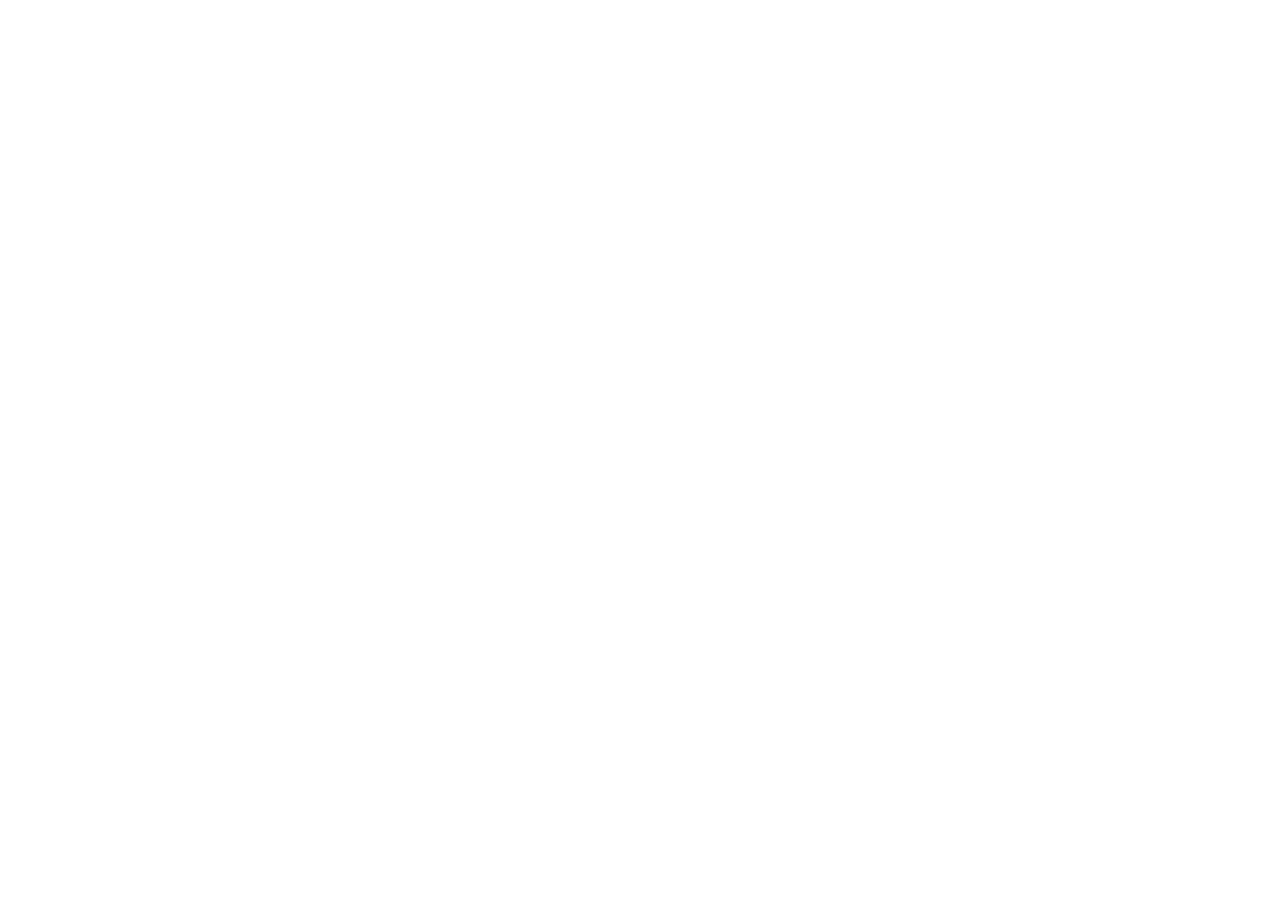
==== index.html @ f68a3240 "Estrutura básica do HTML da NextLevelWeek" ====
<!DOCTYPE html>
<html lang="pt-br">
<head>
    <meta charset="UTF-8">
    <meta name="viewport" content="width=device-width, initial-scale=1.0">
    <title>Document</title>
</head>
<body>
    
</body>
</html>
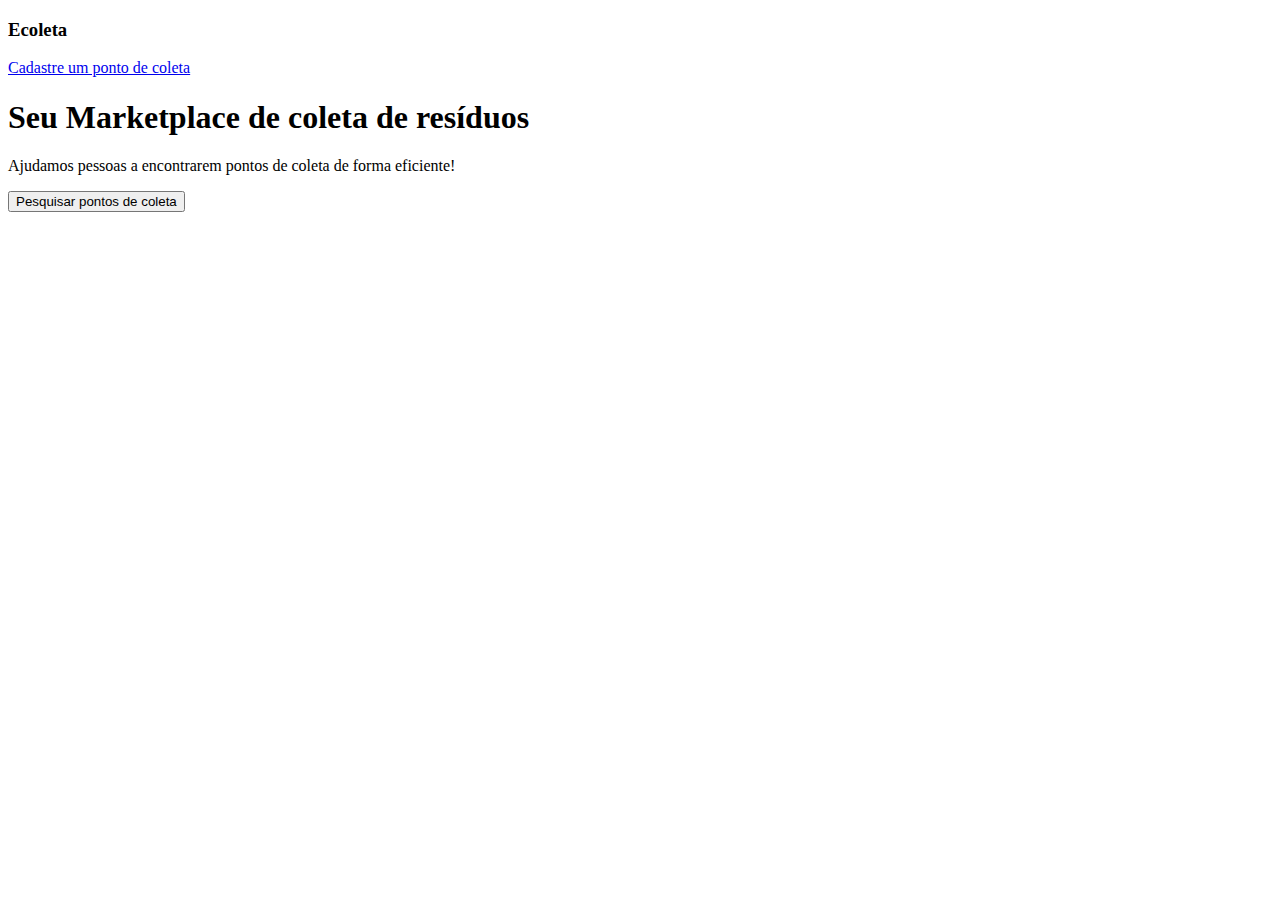
==== commit ab5d9d97: "Adicionando a fonte Monteserrat ao index.html" ====
--- a/index.html
+++ b/index.html
@@ -3,9 +3,20 @@
 <head>
     <meta charset="UTF-8">
     <meta name="viewport" content="width=device-width, initial-scale=1.0">
-    <title>Document</title>
+    <title>Ecoleta</title>
+
+    <link href="https://fonts.googleapis.com/css2?family=Montserrat:wght@300&display=swap" rel="stylesheet">
+    <link rel="stylesheet" href="styles/main.css">
+
 </head>
 <body>
-    
+    <h3>Ecoleta</h3>
+
+    <a href="#">Cadastre um ponto de coleta</a>
+
+    <h1>Seu Marketplace de coleta de resíduos</h1>
+
+    <p>Ajudamos pessoas a encontrarem pontos de coleta de forma eficiente!</p>
+    <button>Pesquisar pontos de coleta</button>
 </body>
 </html>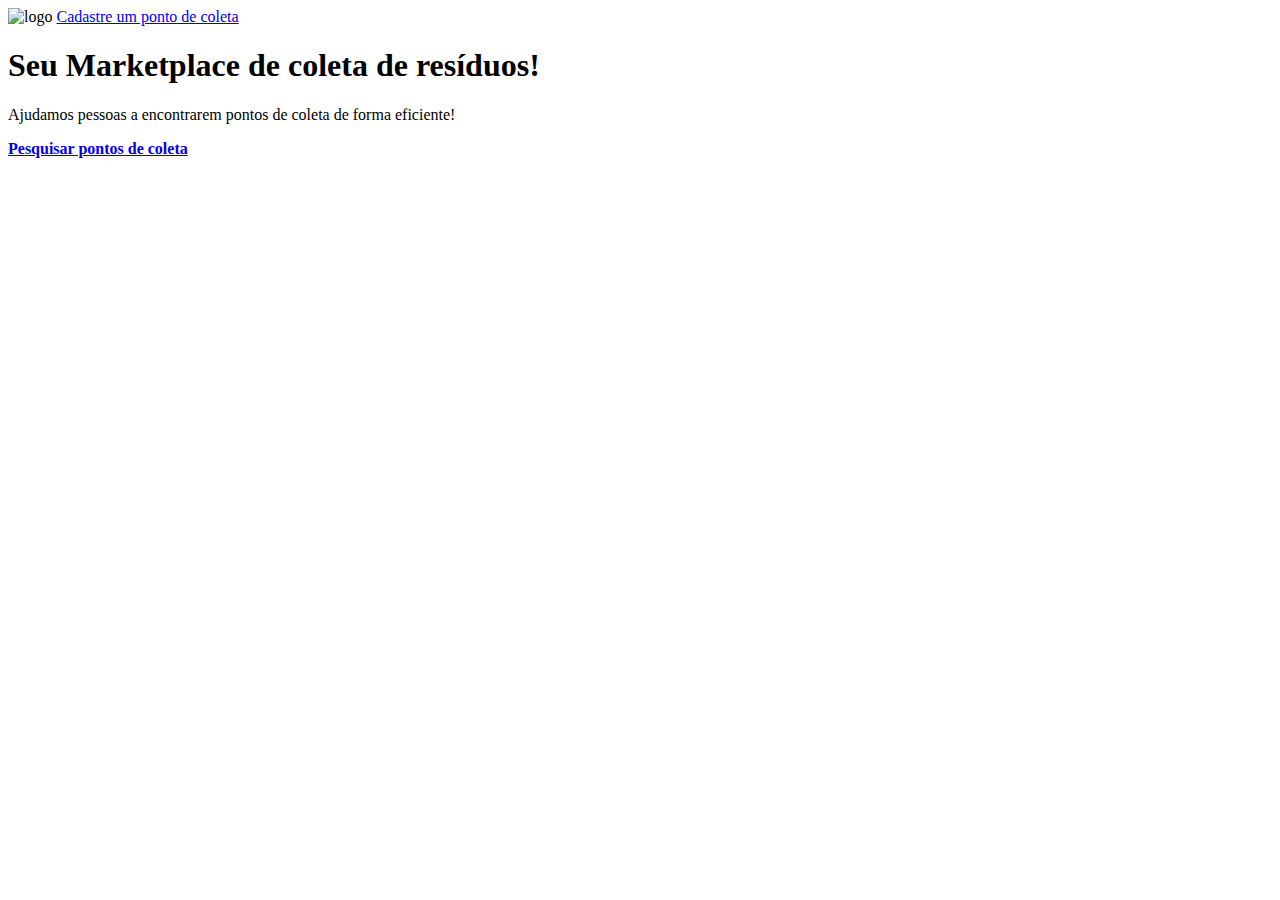
==== commit bd57efa1: "Mudanças feitas no corpo HTML da página" ====
--- a/index.html
+++ b/index.html
@@ -5,18 +5,36 @@
     <meta name="viewport" content="width=device-width, initial-scale=1.0">
     <title>Ecoleta</title>
 
-    <link href="https://fonts.googleapis.com/css2?family=Montserrat:wght@300&display=swap" rel="stylesheet">
+    <link href="https://fonts.googleapis.com/css2?family=Montserrat&family=Barlow+Condensed:wght@200&display=swap" rel="stylesheet">
     <link rel="stylesheet" href="styles/main.css">
 
 </head>
 <body>
-    <h3>Ecoleta</h3>
 
-    <a href="#">Cadastre um ponto de coleta</a>
+    <div id="page-home">
 
-    <h1>Seu Marketplace de coleta de resíduos</h1>
+        <div class="content">
+
+    
+
+        <header>
+            <img src="assets/logo.svg" alt="logo">
+            <a href="#">
+                <span></span>
+                Cadastre um ponto de coleta</a>
+        </header>
+        
+    
+    <main>
+    <h1 class="color1">Seu Marketplace de coleta de resíduos!</h1>
 
     <p>Ajudamos pessoas a encontrarem pontos de coleta de forma eficiente!</p>
-    <button>Pesquisar pontos de coleta</button>
+    <a href="#"><span></span><strong>Pesquisar pontos de coleta</strong></a>
+    
+    </main>
+
+    </div>
+    </div>
+
 </body>
 </html>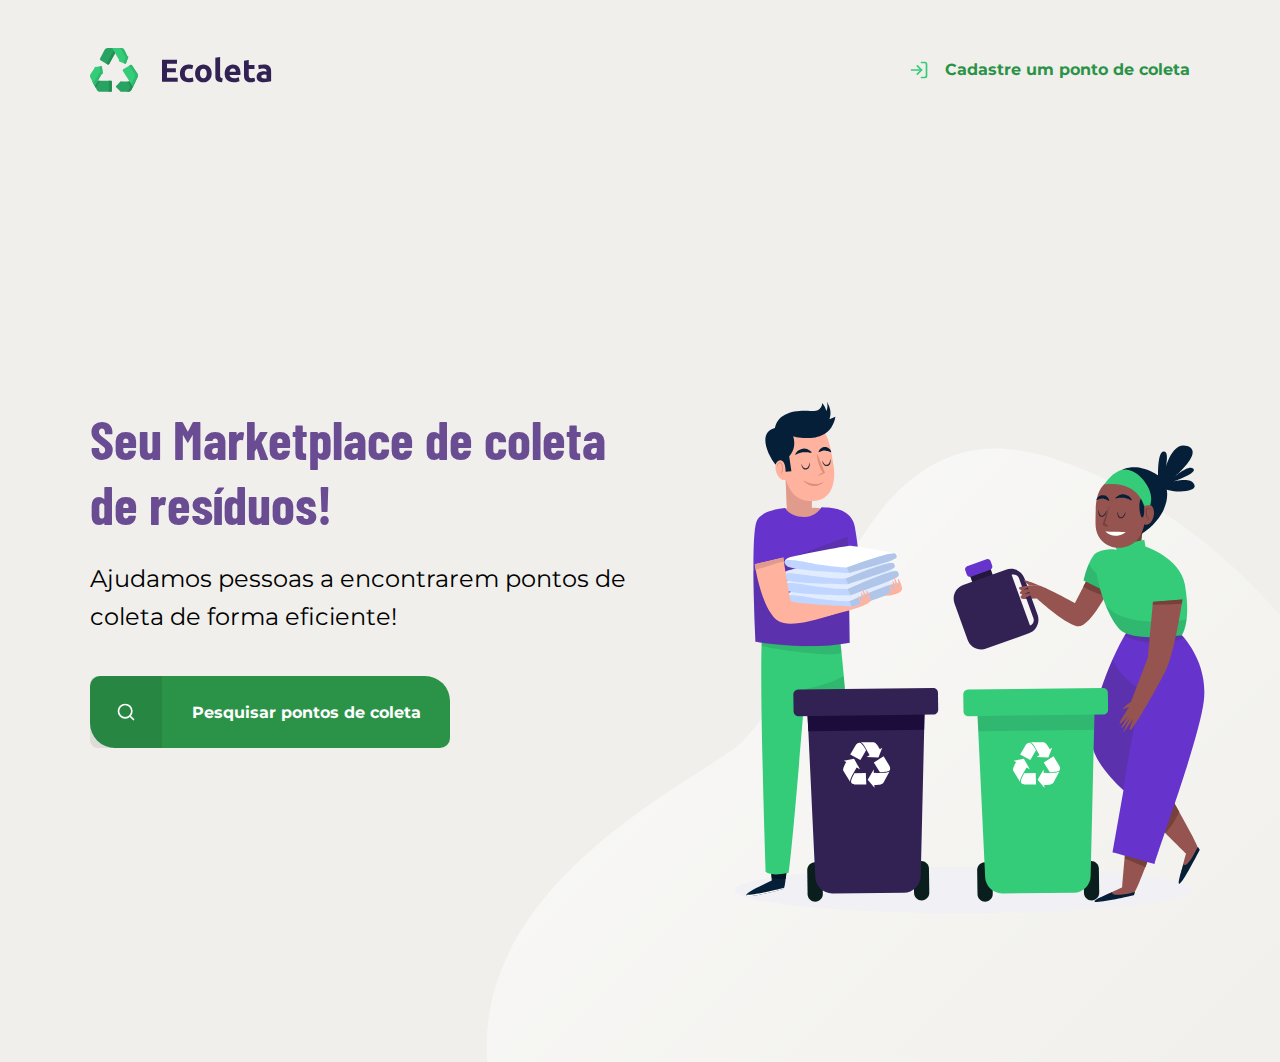
==== commit e749d485: "Adicionados novas páginas de estilização e o create-point.html" ====
--- a/index.html
+++ b/index.html
@@ -7,7 +7,8 @@
 
     <link href="https://fonts.googleapis.com/css2?family=Montserrat&family=Barlow+Condensed:wght@200&display=swap" rel="stylesheet">
     <link rel="stylesheet" href="styles/main.css">
-
+    <link rel="stylesheet" href="styles/responsive.css">
+    <link rel="stylesheet" href="styles/home.css">
 </head>
 <body>
 
--- a/styles/main.css
+++ b/styles/main.css
@@ -0,0 +1,30 @@
+:root {
+    --title-color: #2b9348;
+    --sub-color: #6a4c93;
+}
+
+* {
+    margin: 0;
+    padding: 0;
+    box-sizing: border-box;
+}
+
+html {
+    font-family: 'Montserrat', sans-serif;
+}
+
+body {
+    background: #f0efeb;
+    -webkit-font-smoothing: antialised;
+}
+
+a {
+    text-decoration: none;
+}
+
+h1, h2, h3, h4, h5, h6 {
+    font-family: 'Barlow Condensed', sans-serif;
+    color: var(--sub-color);
+}
+
+
--- a/styles/responsive.css
+++ b/styles/responsive.css
@@ -0,0 +1,35 @@
+@media (max-width: 900px) {
+    #page-home {
+        background-position-x: 70vw;
+    }
+
+    #page-home .content {
+        align-items: center;
+        text-align: center;
+    }
+
+    #page-home header a {
+        position: absolute;
+        bottom: 48px;
+
+        left: 50%;
+        transform: translateX(-50%);
+    }
+
+    #page-home main {
+        align-items: center;
+    }
+
+}
+
+@media (min-width: 1700px) {
+    #page-home {
+        background-position: 40vw;
+    }
+}
+
+@media (max-heigh: 760px) {
+    #page-home {
+        background-position-y: 200px;
+    }
+}--- a/styles/home.css
+++ b/styles/home.css
@@ -0,0 +1,112 @@
+#page-home {
+    height: 118vh;
+
+    background: url('../assets/home-background.svg') no-repeat;
+    background-position: 38vw bottom;
+
+}
+
+#page-home .content {
+    width: 90%;
+    max-width: 1100px;
+    height: 100%;
+
+    margin: 0 auto;
+
+    display: flex;
+    flex-direction: column;
+}
+
+#page-home header {
+margin-top: 48px;
+
+    display: flex;
+    align-items: center;
+    justify-content: space-between;
+}
+
+#page-home header a {
+    display: flex;
+    color: var(--title-color);
+    font-weight: 700;
+}
+
+#page-home header a span {
+    margin-right: 16px;
+    display: flex;
+
+    background-image: url(../assets/log-in.svg);
+
+    width: 20px;
+    height: 20px;
+}
+
+#page-home main {
+    max-width: 560px;
+
+    flex: 1;
+
+    display: flex;
+    flex-direction: column;
+    justify-content: center;
+}
+
+#page-home main h1 {
+    font-size: 54px;
+}
+
+#page-home main p {
+    font-size: 24px;
+    line-height: 38px;
+    margin-top: 24px;
+}
+
+#page-home main a {
+    width: 100%;
+    max-width: 360px;
+    height: 72px;
+    border-radius: 10px 25px;
+
+    display: flex;
+    align-items: center;
+
+    margin-top: 40px;
+
+    background: var(--title-color);
+
+    transition: 400ms;
+
+    color: white;
+}
+
+#page-home main a:hover {
+    background-color: #88d498;
+}
+
+#page-home main a span {
+    width: 72px;
+    height: 72px;
+    border-top-left-radius: 8px;
+    border-bottom-left-radius: 8px;
+
+    background-color: rgba(0, 0, 0, 0.08);
+
+    display: flex;
+    align-items: center;
+    justify-content: center;
+}
+
+#page-home main a span::after {
+    content: "";
+    background-image: url(..//assets/search.svg);
+
+    width: 20px;
+    height: 20px;
+
+}
+
+#page-home main a strong {
+    flex: 1;
+    color: white;
+    text-align: center;
+}